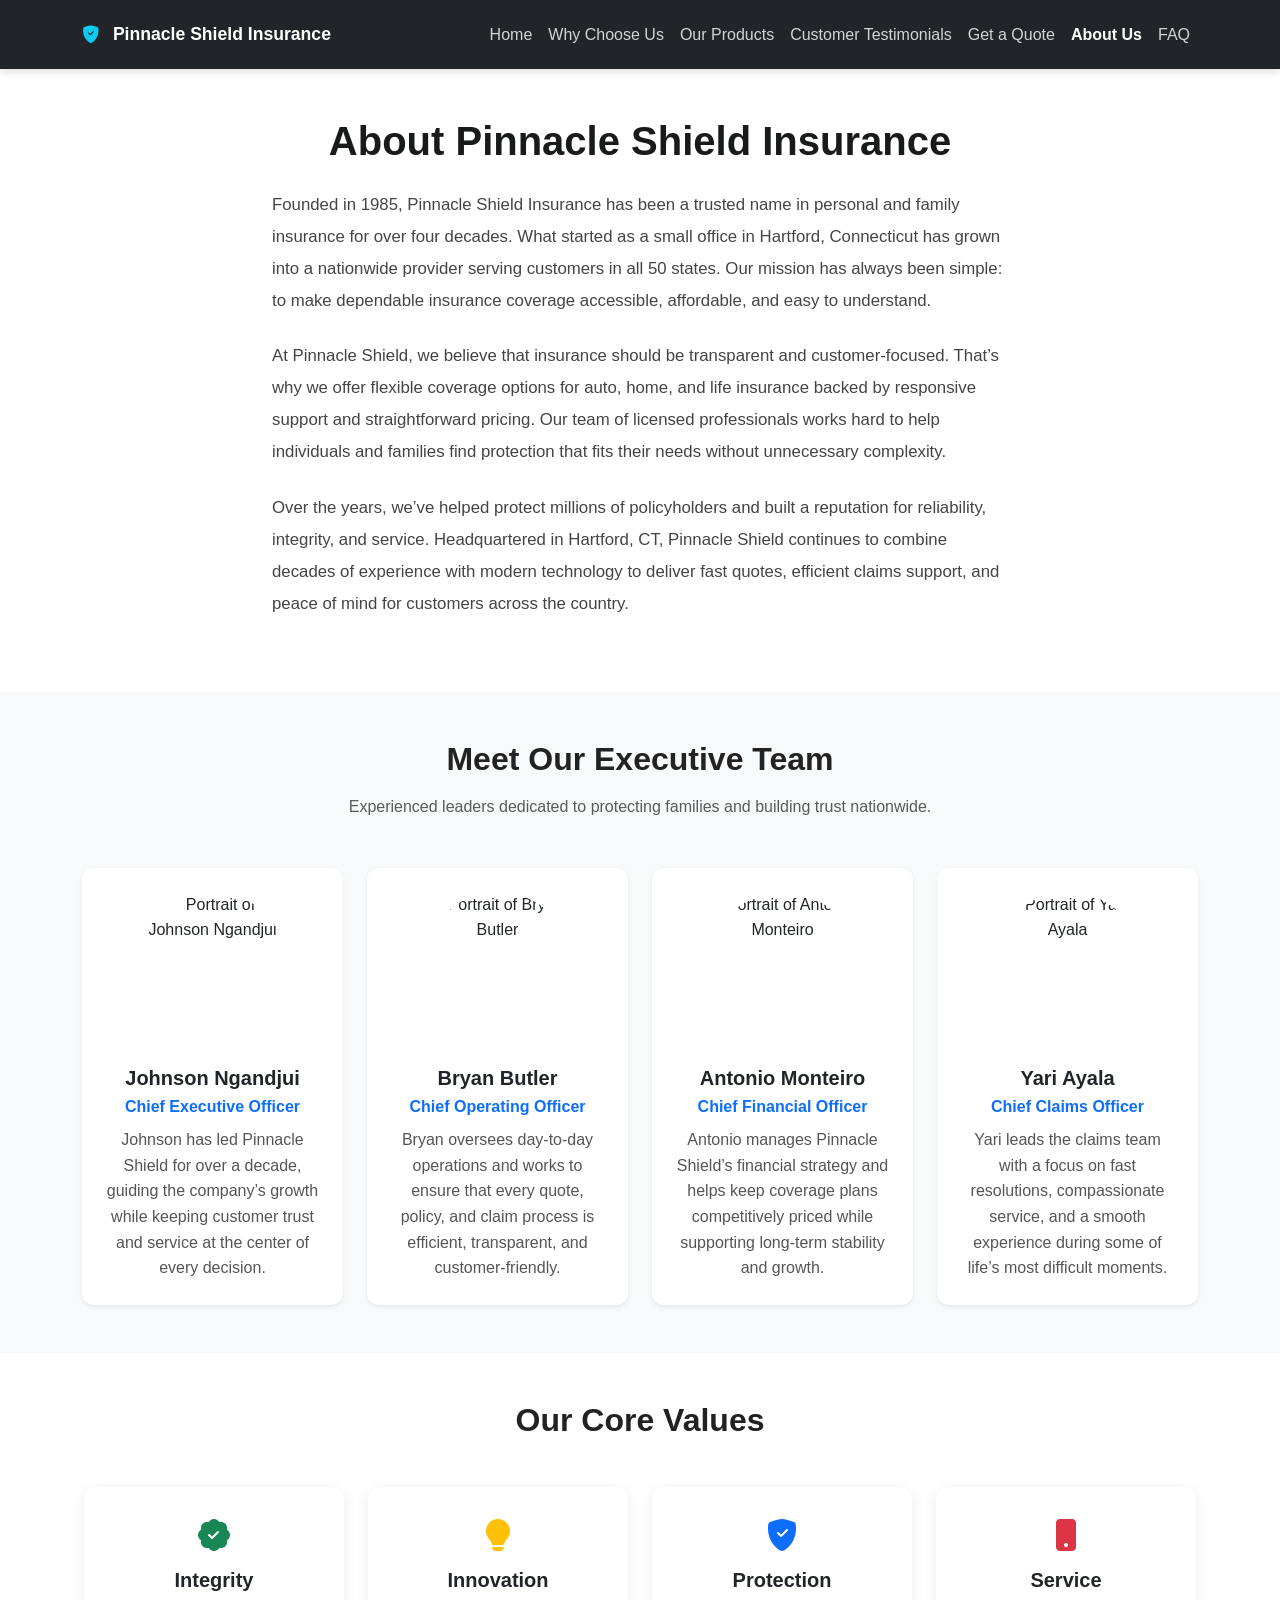
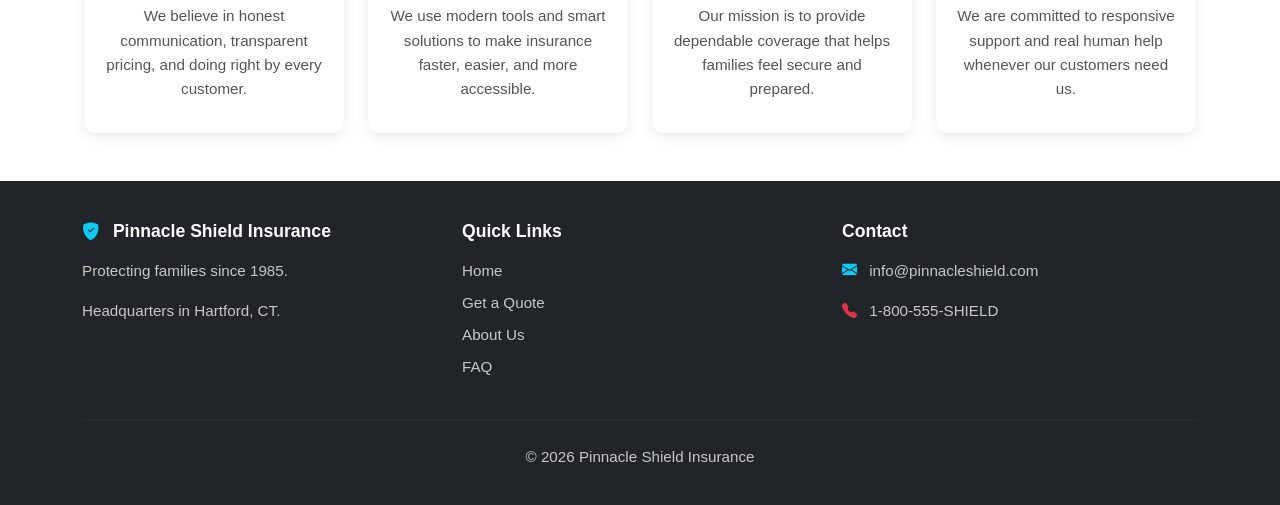
==== about.html @ f0a97810 "Add About Us page" ====
<!DOCTYPE html>
<html lang="en">

<head>
    <meta charset="UTF-8" />
    <meta name="viewport" content="width=device-width, initial-scale=1.0" />
    <title>About Us | Pinnacle Shield Insurance</title>

    <!-- Bootstrap 5 CDN for layout and components -->
    <link href="https://cdn.jsdelivr.net/npm/bootstrap@5.3.3/dist/css/bootstrap.min.css" rel="stylesheet"
        integrity="sha384-QWTKZyjpPEjISv5WaRU9OFeRpok6YctnYmDr5pNlyT2bRjXh0JMhjY6hW+ALEwIH" crossorigin="anonymous" />

    <!-- Bootstrap Icons -->
    <link rel="stylesheet" href="https://cdn.jsdelivr.net/npm/bootstrap-icons@1.11.3/font/bootstrap-icons.min.css" />

    <!-- Custom Stylesheet -->
    <link rel="stylesheet" href="css/styles.css" />
</head>

<body>


    <!-- Header / Navigation Bar -->

    <header>
        <nav class="navbar navbar-expand-lg navbar-dark bg-dark">
            <div class="container">
                <a class="navbar-brand" href="index.html">
                    <i class="bi bi-shield-fill-check text-info me-2"></i>
                    Pinnacle Shield Insurance
                </a>

                <button class="navbar-toggler" type="button" data-bs-toggle="collapse" data-bs-target="#mainNavbar"
                    aria-controls="mainNavbar" aria-expanded="false" aria-label="Toggle navigation">
                    <span class="navbar-toggler-icon"></span>
                </button>

                <div class="collapse navbar-collapse" id="mainNavbar">
                    <ul class="navbar-nav ms-auto">
                        <li class="nav-item">
                            <a class="nav-link" href="index.html">Home</a>
                        </li>
                        <li class="nav-item">
                            <a class="nav-link" href="index.html#why-choose">Why Choose Us</a>
                        </li>
                        <li class="nav-item">
                            <a class="nav-link" href="index.html#product-types">Our Products</a>
                        </li>
                        <li class="nav-item">
                            <a class="nav-link" href="index.html#testimonials">Customer Testimonials</a>
                        </li>
                        <li class="nav-item">
                            <a class="nav-link" href="quote.html">Get a Quote</a>
                        </li>
                        <li class="nav-item">
                            <a class="nav-link" href="about.html">About Us</a>
                        </li>
                        <li class="nav-item">
                            <a class="nav-link" href="faq.html">FAQ</a>
                        </li>
                    </ul>
                </div>
            </div>
        </nav>
    </header>


    <!-- Main -->
    <main>

            <!-- Company Overview -->
        <section class="py-5">
            <div class="container">
                <div class="row justify-content-center">
                    <div class="col-lg-8">
                        <div class="text-center mb-4">
                            <h1 class="fw-bold">About Pinnacle Shield Insurance</h1>
                        </div>
    
                        <div class="about-content">
                            <p>
                                Founded in 1985, Pinnacle Shield Insurance has been a trusted name in
                                personal and family insurance for over four decades. What started as a
                                small office in Hartford, Connecticut has grown into a nationwide provider
                                serving customers in all 50 states. Our mission has always been simple:
                                to make dependable insurance coverage accessible, affordable, and easy to understand.
                            </p>
    
                            <p>
                                At Pinnacle Shield, we believe that insurance should be transparent and
                                customer-focused. That’s why we offer flexible coverage options for auto,
                                home, and life insurance backed by responsive support and straightforward pricing.
                                Our team of licensed professionals works hard to help individuals and families
                                find protection that fits their needs without unnecessary complexity.
                            </p>
    
                            <p>
                                Over the years, we’ve helped protect millions of policyholders and built a
                                reputation for reliability, integrity, and service. Headquartered in Hartford, CT,
                                Pinnacle Shield continues to combine decades of experience with modern technology
                                to deliver fast quotes, efficient claims support, and peace of mind for customers
                                across the country.
                            </p>
                        </div>
                    </div>
                </div>
            </div>
        </section>
    
    
    
        <!-- Executive Team -->
        <section class="py-5 bg-light">
            <div class="container">
                <div class="text-center mb-5">
                    <h2 class="fw-bold">Meet Our Executive Team</h2>
                    <p class="text-muted">
                        Experienced leaders dedicated to protecting families and building trust nationwide.
                    </p>
                </div>
    
                <div class="row g-4">
                    <div class="col-md-6 col-lg-3">
                        <div class="card h-100 text-center shadow-sm border-0">
                            <img src="https://placehold.co/150x150"
                                class="card-img-top mx-auto mt-4 rounded-circle executive-img"
                                alt="Portrait of Johnson Ngandjui" />
                            <div class="card-body">
                                <h5 class="card-title mb-1">Johnson Ngandjui</h5>
                                <p class="text-primary fw-semibold mb-2">Chief Executive Officer</p>
                                <p class="card-text">
                                    Johnson has led Pinnacle Shield for over a decade, guiding the company’s
                                    growth while keeping customer trust and service at the center of every decision.
                                </p>
                            </div>
                        </div>
                    </div>
    
                    <div class="col-md-6 col-lg-3">
                        <div class="card h-100 text-center shadow-sm border-0">
                            <img src="https://placehold.co/150x150"
                                class="card-img-top mx-auto mt-4 rounded-circle executive-img"
                                alt="Portrait of Bryan Butler" />
                            <div class="card-body">
                                <h5 class="card-title mb-1">Bryan Butler</h5>
                                <p class="text-primary fw-semibold mb-2">Chief Operating Officer</p>
                                <p class="card-text">
                                    Bryan oversees day-to-day operations and works to ensure that every quote,
                                    policy, and claim process is efficient, transparent, and customer-friendly.
                                </p>
                            </div>
                        </div>
                    </div>
    
                    <div class="col-md-6 col-lg-3">
                        <div class="card h-100 text-center shadow-sm border-0">
                            <img src="https://placehold.co/150x150"
                                class="card-img-top mx-auto mt-4 rounded-circle executive-img" alt="Portrait of Antonio Monteiro" />
                            <div class="card-body">
                                <h5 class="card-title mb-1">Antonio Monteiro</h5>
                                <p class="text-primary fw-semibold mb-2">Chief Financial Officer</p>
                                <p class="card-text">
                                    Antonio manages Pinnacle Shield’s financial strategy and helps keep coverage
                                    plans competitively priced while supporting long-term stability and growth.
                                </p>
                            </div>
                        </div>
                    </div>
    
                    <div class="col-md-6 col-lg-3">
                        <div class="card h-100 text-center shadow-sm border-0">
                            <img src="https://placehold.co/150x150"
                                class="card-img-top mx-auto mt-4 rounded-circle executive-img"
                                alt="Portrait of Yari Ayala" />
                            <div class="card-body">
                                <h5 class="card-title mb-1">Yari Ayala</h5>
                                <p class="text-primary fw-semibold mb-2">Chief Claims Officer</p>
                                <p class="card-text">
                                    Yari leads the claims team with a focus on fast resolutions, compassionate
                                    service, and a smooth experience during some of life’s most difficult moments.
                                </p>
                            </div>
                        </div>
                    </div>
                </div>
            </div>
        </section>
        
    
    <!-- Company Values -->
    <section class="py-5">
        <div class="container">
            <div class="text-center mb-5">
                <h2 class="fw-bold">Our Core Values</h2>
            </div>
            <div class="values-flex">
                <div class="value-item">
                    <div class="value-icon">
                        <i class="bi bi-patch-check-fill text-success"></i>
                    </div>
                    <h5 class="value-title">Integrity</h5>
                    <p class="value-text">
                        We believe in honest communication, transparent pricing, and doing right by every customer.
                    </p>
                </div>
    
                <div class="value-item">
                    <div class="value-icon">
                        <i class="bi bi-lightbulb-fill text-warning"></i>
                    </div>
                    <h5 class="value-title">Innovation</h5>
                    <p class="value-text">
                        We use modern tools and smart solutions to make insurance faster, easier, and more accessible.
                    </p>
                </div>
    
                <div class="value-item">
                    <div class="value-icon">
                        <i class="bi bi-shield-fill-check text-primary"></i>
                    </div>
                    <h5 class="value-title">Protection</h5>
                    <p class="value-text">
                        Our mission is to provide dependable coverage that helps families feel secure and prepared.
                    </p>
                </div>
    
                <div class="value-item">
                    <div class="value-icon">
                        <i class="bi bi-phone-fill text-danger"></i>
                    </div>
                    <h5 class="value-title">Service</h5>
                    <p class="value-text">
                        We are committed to responsive support and real human help whenever our customers need us.
                    </p>
                </div>
            </div>
        </div>
    </section>
    
    
    
    
    
    </main>

        
        <!-- Footer -->
        
        <footer>
            <div class="container">
                <div class="row">
                    <div class="col-md-4 mb-4 mb-md-0">
                        <h5>
                            <i class="bi bi-shield-fill-check text-info me-2"></i>
                            Pinnacle Shield Insurance
                        </h5>
                        <p>Protecting families since 1985.</p>
                        <p>Headquarters in Hartford, CT.</p>
                    </div>
        
                    <div class="col-md-4 mb-4 mb-md-0">
                        <h5>Quick Links</h5>
                        <ul>
                            <li><a href="index.html">Home</a></li>
                            <li><a href="quote.html">Get a Quote</a></li>
                            <li><a href="about.html">About Us</a></li>
                            <li><a href="faq.html">FAQ</a></li>
                        </ul>
                    </div>
        
                    <div class="col-md-4">
                        <h5>Contact</h5>
                        <p>
                            <i class="bi bi-envelope-fill text-info me-2"></i>
                            info@pinnacleshield.com
                        </p>
                        <p>
                            <i class="bi bi-telephone-fill text-danger me-2"></i>
                            1-800-555-SHIELD
                        </p>
                    </div>
                </div>
        
                <hr>
        
                <div class="text-center">
                    <p>&copy; 2026 Pinnacle Shield Insurance</p>
                </div>
            </div>
        </footer>
        
        <!-- Bootstrap JS Bundle -->
        <script src="https://cdn.jsdelivr.net/npm/bootstrap@5.3.2/dist/js/bootstrap.bundle.min.js"
            integrity="sha384-C6RzsynM9kWDrMNeT87bh95OGNyZPhcTNXj1NW7RuBCsyN/o0jlpcV8Qyq46cDfL"
            crossorigin="anonymous"></script>
        
        <script src="js/main.js"></script>
        </body>
        
        </html>
---- css/styles.css ----
/* =======================
    General: CSS Reset
    ======================== */

*,
*::before,
*::after {
    box-sizing: border-box;
    margin: 0;
    padding: 0;
}


/* =======================
    General: Navigation Bar
    ======================== */

.navbar {
    padding: 0.85rem 0;
    box-shadow: 0 2px 8px rgba(0, 0, 0, 0.15);
}

.navbar-brand {
    font-weight: 700;
    font-size: 1.1rem;
}

.navbar-dark .navbar-nav .nav-link {
    color: rgba(255, 255, 255, 0.8);
    transition: color 0.3s ease;
}

.navbar-dark .navbar-nav .nav-link:hover,
.navbar-dark .navbar-nav .nav-link.active {
    color: #ffffff;
    font-weight: bolder;
}


/* =======================
    General: Body & Section Formatting
    ======================== */
html,
body {
    height: 100%;
}


body {
    font-family: Arial, Helvetica, sans-serif;
    line-height: 1.6;
    color: #191a1b;
    background-color: #ffffff;
    min-height: 100vh;
    display: flex;
    flex-direction: column;
}

section {
    padding: 60px 0;
    scroll-margin-top: 80px;
}

h1,
h2,
h3,
h4,
h5,
h6 {
    font-weight: 700;
}

section h2 {
    margin-bottom: 1rem;
    color: #222;
    text-align: center;
}

main {
    flex: 1;
}

footer {
    margin-top: auto;
}

.print-only {
    display: none !important;
}

@media print {
    .print-only {
        display: block !important;
    }
}
/* =======================
    Homepage: Hero
    ======================== */

.hero-section {
    background: linear-gradient(135deg, #499da8, #62cbd6);
    color: #ffffff;
    text-align: center;
    padding: 100px 20px;
}

.hero-section h1 {
    font-size: 3rem;
    margin-bottom: 1rem;
}

.hero-section p {
    font-size: 1.15rem;
    max-width: 700px;
    margin: 0 auto 1.5rem;
}

.hero-section .btn {
    font-weight: 600;
    padding: 0.75rem 1.5rem;
    border-radius: 8px;
}

/* ==========================
    Homepage: Card Effects
    ========================== */

.card {
    border: none;
    border-radius: 12px;
    transition:
        transform 0.3s ease,
        box-shadow 0.3s ease;
}

.card:hover {
    transform: translateY(-4px);
    box-shadow: 0 8px 20px rgba(0, 0, 0, 0.12);
}

.card-body {
    padding: 1.5rem;
}

.card-title {
    margin-bottom: 0.75rem;
}

.card-text {
    color: #555;
}

/* ================================
    Homepage: Product Types 
    ================================ */

.product-types-section {
    background-color: #ffffff;
}

.product-types-section .card {
    background-color: #ffffff;
}

.product-types-section .btn {
    margin-top: 0.75rem;
    border-radius: 6px;
    font-weight: 600;
}

/* =========================
    Homepage: Customer Testimonials 
    ========================= */

.testimonials-section {
    background-color: #f8f9fa;
}

.testimonial-card {
    border-left: 4px solid #8ce4e7;
}

.testimonial-text {
    font-style: italic;
    color: #444;
    margin-bottom: 1rem;
}

.testimonial-name {
    font-weight: 700;
    color: #212529;
}

.testimonial-location {
    font-size: 0.9rem;
    color: #6c757d;
}


/* ==============================================
    Get a Quote: Insurance Product Types 
    ============================================== */

.insurance-option-input {
    position: absolute;
    opacity: 0;
    pointer-events: none;
}

.insurance-option-card {
    display: flex;
    flex-direction: column;
    align-items: center;
    justify-content: center;
    min-height: 140px;
    padding: 1.5rem 1rem;
    text-align: center;
    background-color: #ffffff;
    border: 2px solid #dee2e6;
    border-radius: 12px;
    cursor: pointer;
    transition: all 0.3s ease;
    box-shadow: 0 2px 8px rgba(0, 0, 0, 0.06);
}

.insurance-option-card:hover {
    border-color: #2e8894;
    transform: translateY(-3px);
    box-shadow: 0 8px 20px rgba(0, 0, 0, 0.12);
}

.insurance-option-input:checked+.insurance-option-card {
    border-color: #2e8894;
    background-color: #f0f7ff;
    box-shadow: 0 8px 20px rgba(98, 219, 235, 0.15);
}

.insurance-option-input:focus+.insurance-option-card {
    outline: 3px solid rgba(98, 219, 235, 0.2);
    outline-offset: 2px;
}


/* ====================
    Get a Quote: Form 
    ==================== */

.form-step-heading {
    font-size: 1.5rem;
    font-weight: 600;
    margin-bottom: 1rem;
    text-align: left;
}

#autoFields .border {
    border-color: #dee2e6 !important;
}

#autoFields h2 {
    color: #212529;
}


/* =========================
    Get a Quote: Calculate Quote Button
    ========================= */

.btn {
    transition: all 0.3s ease;
}

.btn:hover {
    transform: translateY(-2px);
}


/* =========================
   Get a Quote: Quote Results 
    ========================= */

.quote-results-section {
    padding-top: 10px;
}

.quote-summary-card {
    border: 1px solid #6ea8fe;
    border-radius: 6px;
    overflow: hidden;
    background-color: #ffffff;
}

.quote-summary-header {
    background-color: #39a9b8;
    color: #ffffff;
    font-weight: 700;
    font-size: 1.25rem;
    padding: 0.9rem 1rem;
}

.premium-box {
    background-color: #f8f9fa;
    border-radius: 8px;
    padding: 1.5rem 1rem;
    height: 100%;
}

.premium-label {
    color: #6c757d;
    font-size: 0.95rem;
}

.premium-amount {
    font-size: 2rem;
    font-weight: 700;
    line-height: 1.2;
}

.premium-monthly {
    color: #19949c;
}

.premium-annual {
    color: #25a76a;
}


/* =========================
   Get a Quote: Breakdown Table
    ========================= */

.quote-breakdown-wrapper h3 {
    color: #333;
}

.quote-breakdown-table {
    margin-bottom: 0;
    background-color: #ffffff;
}

.quote-breakdown-table thead th {
    background-color: #212529;
    color: #ffffff;
    border-color: #212529;
    font-size: 0.95rem;
    vertical-align: middle;
}

.quote-breakdown-table tbody td {
    vertical-align: middle;
    font-size: 0.95rem;
}

.quote-breakdown-table tbody td:last-child {
    font-weight: 600;
}


/* =========================
   Get a Quote: Form Action Buttons
    ========================= */

.quote-actions {
    justify-content: center;
}

.quote-action-btn {
    min-width: 170px;
    padding: 0.75rem 1.25rem;
    font-weight: 500;
    border-radius: 8px;
}

.placeholder-btn {
    cursor: not-allowed;
    opacity: 1;
    background-color: #ffffff;
}

.placeholder-btn.btn-outline-primary {
    color: #0d6efd;
    border-color: #0d6efd;
}

.placeholder-btn.btn-outline-success {
    color: #198754;
    border-color: #198754;
}

.placeholder-btn.btn-outline-info {
    color: #0dcaf0;
    border-color: #0dcaf0;
}

.placeholder-btn.btn-outline-secondary {
    color: #6c757d;
    border-color: #6c757d;
}



/* =========================
   Get a Quote: Saved Quotes
    ========================= */

.saved-quotes-section .card {
    border-radius: 10px;
}

.saved-quote-card {
    border: 1px solid #32c0d3;
    border-radius: 10px;
    height: 100%;
}

.saved-quote-card .card-body {
    padding: 1.25rem;
    min-height: 220px;
}

.saved-quote-title {
    font-weight: 700;
    margin-bottom: 0.5rem;
}

.saved-quote-meta {
    font-size: 0.95rem;
    color: #555;
    margin-bottom: 0.35rem;
}

.saved-quote-amount {
    font-weight: 700;
}

.saved-quote-saved-at {
    font-size: 0.85rem;
    color: #6c757d;
    margin-top: 0.75rem;
}

.delete-saved-quote-btn {
    margin-top: 0.25rem;
}

/* =========================
   Quote Comparison Section
========================= */
.quote-comparison-card {
    border: 1px solid #dee2e6;
    border-radius: 10px;
    height: 100%;
}

.quote-comparison-card .card-header {
    font-weight: 700;
    background-color: #f8f9fa;
    border-bottom: 1px solid #dee2e6;
}

.quote-comparison-summary {
    background-color: #f8f9fa;
    border: 1px solid #dee2e6;
    border-radius: 8px;
    padding: 1rem;
    margin-bottom: 1rem;
}

.quote-comparison-summary p {
    margin-bottom: 0.5rem;
}

.quote-comparison-table thead th {
    background-color: #212529;
    color: #ffffff;
    border-color: #212529;
}





/* Highlight differing rows in quote comparison tables */
.compare-highlight-row td {
    background-color: #fff3cd !important;
    border-left: 3px solid #ffc107;
    font-weight: 500;
}

.quote-comparison-section {
    padding-top: 0 !important;
    padding-bottom: 0 !important;
    margin-top: 0.5rem !important;
}

.quote-comparison-section .card-body {
    padding-top: 1.25rem !important;
}

.quote-comparison-table .table {
    table-layout: fixed;
    width: 100%;
}

.quote-comparison-table th,
.quote-comparison-table td {
    white-space: normal;
    word-break: break-word;
    overflow-wrap: anywhere;
    vertical-align: top;
    font-size: 0.92rem;
}

.quote-comparison-table th:nth-child(1),
.quote-comparison-table td:nth-child(1) {
    width: 28%;
}

.quote-comparison-table th:nth-child(2),
.quote-comparison-table td:nth-child(2) {
    width: 30%;
}

.quote-comparison-table th:nth-child(3),
.quote-comparison-table td:nth-child(3) {
    width: 42%;
}

.quote-comparison-table .table-responsive {
    overflow-x: visible;
}

@media (max-width: 991.98px) {

    .quote-comparison-table th,
    .quote-comparison-table td {
        font-size: 0.88rem;
    }
}


/* =========================
   About Us: Company Overview
    ========================= */

.about-content {
    max-width: 760px;
    margin: 0 auto;
}

.about-content p {
    font-size: 1.05rem;
    color: #444;
    line-height: 1.9;
    margin-bottom: 1.5rem;
}


/* =========================
   About Us: Executive Team
    ========================= */

.executive-img {
    width: 150px;
    height: 150px;
    object-fit: cover;
}


/* =========================
   About Us: Company Values
    ========================= */

.values-flex {
    display: flex;
    flex-wrap: wrap;
    gap: 1.5rem;
    justify-content: center;
}

.value-item {
    flex: 1 1 220px;
    max-width: 260px;
    background-color: #ffffff;
    border-radius: 12px;
    padding: 2rem 1.25rem;
    text-align: center;
    box-shadow: 0 4px 14px rgba(0, 0, 0, 0.08);
    transition: transform 0.3s ease, box-shadow 0.3s ease;
}

.value-item:hover {
    transform: translateY(-4px);
    box-shadow: 0 8px 20px rgba(0, 0, 0, 0.12);
}

.value-icon {
    font-size: 2rem;
    margin-bottom: 1rem;
    line-height: 1;
}

.value-title {
    font-weight: 700;
    margin-bottom: 0.75rem;
    color: #212529;
}

.value-text {
    color: #555;
    font-size: 0.95rem;
    margin-bottom: 0;
}




/* ======================
    FAQ: Accordion & Search
    ====================== */
.accordion-item {
    border: 1px solid #dee2e6;
}

.accordion-button {
    font-weight: 500;
}

.accordion-button:not(.collapsed) {
    background-color: #dbeafe;
    color: #1f4f8f;
    box-shadow: none;
}

.accordion-body {
    line-height: 1.8;
    color: #444;
}

#faq-search {
    border: 1px solid #ced4da;
    padding-left: 1.25rem;
    padding-right: 1.25rem;
}

#faq-search:focus {
    box-shadow: 0 0 0 0.2rem rgba(13, 110, 253, 0.15);
    border-color: #86b7fe;
}

/* ======================
    General: Footer
    ====================== */

footer {
    background-color: #212529;
    color: #ffffff;
    padding: 40px 0 20px;
}

footer h5 {
    margin-bottom: 1rem;
    font-size: 1.1rem;
}

footer p,
footer li,
footer a {
    color: rgba(255, 255, 255, 0.75);
    font-size: 0.95rem;
}

footer a {
    text-decoration: none;
    transition: color 0.3s ease;
}

footer a:hover {
    color: #ffffff;
}

footer ul {
    list-style: none;
    padding-left: 0;
}

footer li {
    margin-bottom: 0.5rem;
}

footer hr {
    border-color: rgba(255, 255, 255, 0.15);
    margin: 1.5rem 0;
}




/* =========================
   Responsive Design
========================= */

/* Mobile */
@media (max-width: 480px) {
    section {
        padding: 40px 0;
    }

    .navbar-brand {
        font-size: 1rem;
    }

    .hero-section {
        padding: 60px 15px;
    }

    .hero-section h1 {
        font-size: 1.75rem;
        line-height: 1.3;
    }

    .hero-section p {
        font-size: 0.95rem;
    }

    .about-content p {
        font-size: 1rem;
        line-height: 1.7;
    }

    .quote-summary-header {
        font-size: 1rem;
        padding: 0.75rem 1rem;
    }

    .premium-box {
        padding: 1.25rem 0.75rem;
    }

    .premium-amount {
        font-size: 1.5rem;
    }

    .quote-actions {
        flex-direction: column;
        align-items: stretch;
    }

    .quote-action-btn {
        width: 100%;
        min-width: auto;
    }

    .insurance-option-card {
        min-height: 120px;
        padding: 1.25rem 0.75rem;
    }

    .executive-img {
        width: 120px;
        height: 120px;
    }

    .value-item {
        max-width: 100%;
        padding: 1.5rem 1rem;
    }

    .accordion-button {
        font-size: 0.95rem;
        padding: 1rem;
    }

    .accordion-body {
        font-size: 0.95rem;
        line-height: 1.7;
    }

    #faq-search {
        font-size: 1rem;
    }

    footer {
        text-align: center;
    }

    footer .col-md-4 {
        margin-bottom: 1.5rem;
    }
}

/* Tablet */

@media (max-width: 768px) {
    section {
        padding: 50px 0;
    }

    .hero-section {
        padding: 80px 20px;
    }

    .hero-section h1 {
        font-size: 2.25rem;
    }

    .hero-section p {
        font-size: 1.05rem;
    }

    .quote-summary-header {
        font-size: 1.1rem;
    }

    .premium-amount {
        font-size: 1.8rem;
    }

    .quote-actions {
        flex-wrap: wrap;
        justify-content: center;
    }

    .quote-action-btn {
        min-width: 180px;
    }




            .quote-comparison-summary {
                padding: 0.85rem;
            }
    
.quote-comparison-table .table {
    table-layout: auto;
    width: 100%;
}


    .executive-img {
        width: 140px;
        height: 140px;
    }

    .value-item {
        flex: 1 1 45%;
        max-width: 320px;
    }

    footer {
        text-align: center;
    }

    footer .col-md-4 {
        margin-bottom: 1.5rem;
    }
}

/* Desktop */
@media (max-width: 1024px) {
    .hero-section {
        padding: 100px 20px;
    }

    .hero-section h1 {
        font-size: 3rem;
    }

    .hero-section p {
        font-size: 1.15rem;
    }

    .quote-summary-card {
        max-width: 900px;
        margin: 0 auto;
    }

    .quote-breakdown-wrapper {
        max-width: 900px;
        margin: 0 auto;
    }

    .quote-actions {
        justify-content: center;
    }

    .about-content {
        max-width: 760px;
        margin: 0 auto;
    }
}
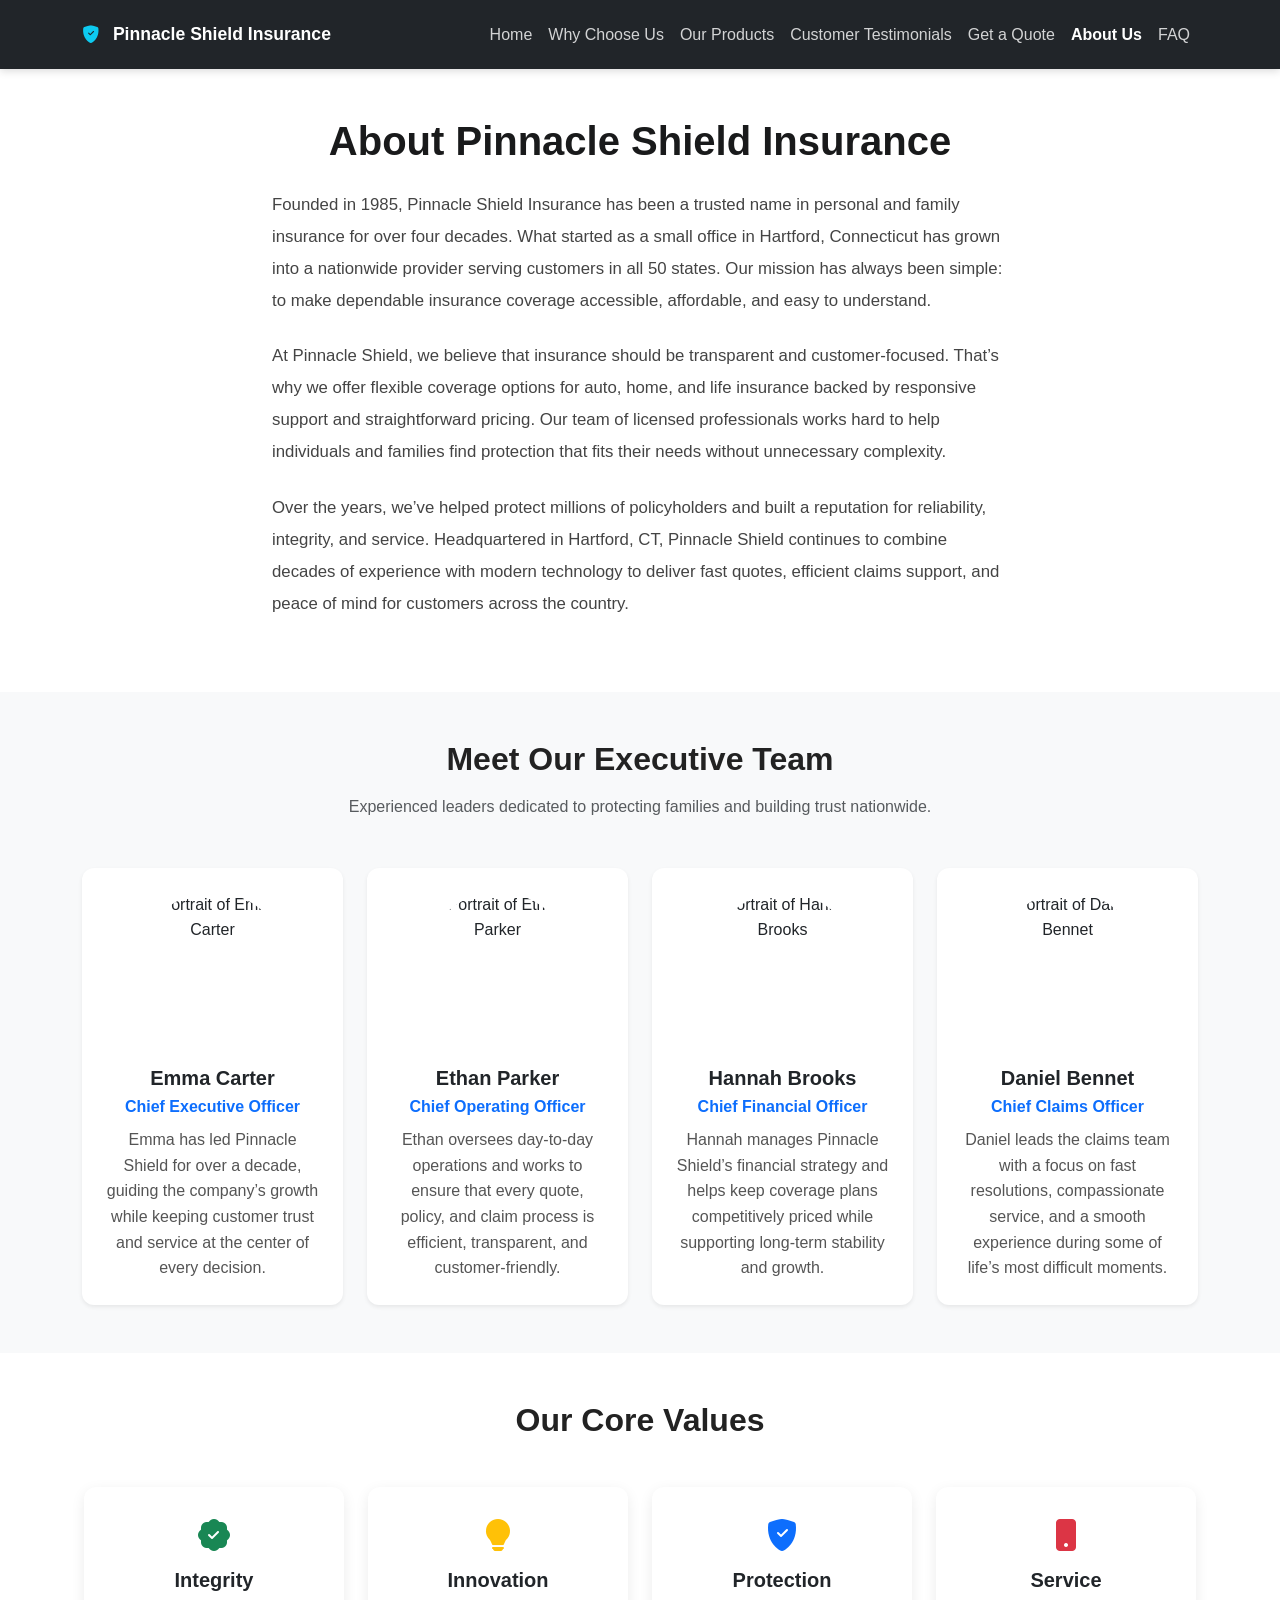
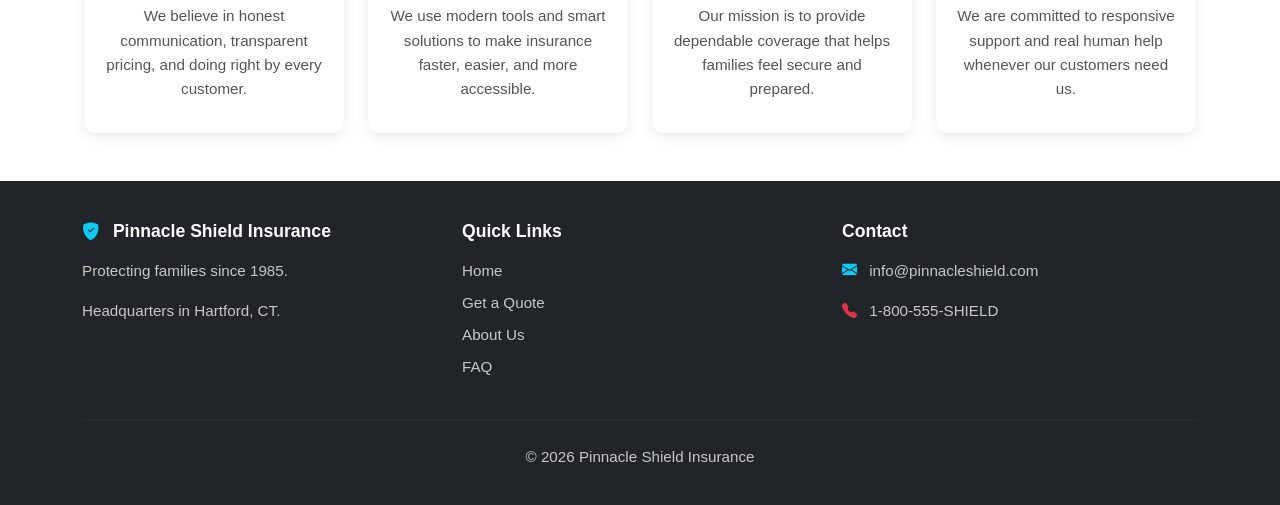
==== commit 3b4fb20a: "Add pictures of executive team" ====
--- a/about.html
+++ b/about.html
@@ -122,14 +122,14 @@
                 <div class="row g-4">
                     <div class="col-md-6 col-lg-3">
                         <div class="card h-100 text-center shadow-sm border-0">
-                            <img src="https://placehold.co/150x150"
+                            <img src="images/CEO.jpeg"
                                 class="card-img-top mx-auto mt-4 rounded-circle executive-img"
-                                alt="Portrait of Johnson Ngandjui" />
+                                alt="Portrait of Emma Carter" />
                             <div class="card-body">
-                                <h5 class="card-title mb-1">Johnson Ngandjui</h5>
+                                <h5 class="card-title mb-1">Emma Carter</h5>
                                 <p class="text-primary fw-semibold mb-2">Chief Executive Officer</p>
                                 <p class="card-text">
-                                    Johnson has led Pinnacle Shield for over a decade, guiding the company’s
+                                    Emma has led Pinnacle Shield for over a decade, guiding the company’s
                                     growth while keeping customer trust and service at the center of every decision.
                                 </p>
                             </div>
@@ -138,14 +138,14 @@
     
                     <div class="col-md-6 col-lg-3">
                         <div class="card h-100 text-center shadow-sm border-0">
-                            <img src="https://placehold.co/150x150"
+                            <img src="images/COO.jpeg"
                                 class="card-img-top mx-auto mt-4 rounded-circle executive-img"
-                                alt="Portrait of Bryan Butler" />
+                                alt="Portrait of Ethan Parker" />
                             <div class="card-body">
-                                <h5 class="card-title mb-1">Bryan Butler</h5>
+                                <h5 class="card-title mb-1">Ethan Parker</h5>
                                 <p class="text-primary fw-semibold mb-2">Chief Operating Officer</p>
                                 <p class="card-text">
-                                    Bryan oversees day-to-day operations and works to ensure that every quote,
+                                    Ethan oversees day-to-day operations and works to ensure that every quote,
                                     policy, and claim process is efficient, transparent, and customer-friendly.
                                 </p>
                             </div>
@@ -154,13 +154,13 @@
     
                     <div class="col-md-6 col-lg-3">
                         <div class="card h-100 text-center shadow-sm border-0">
-                            <img src="https://placehold.co/150x150"
-                                class="card-img-top mx-auto mt-4 rounded-circle executive-img" alt="Portrait of Antonio Monteiro" />
+                            <img src="images/CCO.jpeg"
+                                class="card-img-top mx-auto mt-4 rounded-circle executive-img" alt="Portrait of Hannah Brooks" />
                             <div class="card-body">
-                                <h5 class="card-title mb-1">Antonio Monteiro</h5>
+                                <h5 class="card-title mb-1">Hannah Brooks</h5>
                                 <p class="text-primary fw-semibold mb-2">Chief Financial Officer</p>
                                 <p class="card-text">
-                                    Antonio manages Pinnacle Shield’s financial strategy and helps keep coverage
+                                    Hannah manages Pinnacle Shield’s financial strategy and helps keep coverage
                                     plans competitively priced while supporting long-term stability and growth.
                                 </p>
                             </div>
@@ -169,14 +169,14 @@
     
                     <div class="col-md-6 col-lg-3">
                         <div class="card h-100 text-center shadow-sm border-0">
-                            <img src="https://placehold.co/150x150"
+                            <img src="images/CFO.jpeg"
                                 class="card-img-top mx-auto mt-4 rounded-circle executive-img"
-                                alt="Portrait of Yari Ayala" />
+                                alt="Portrait of Daniel Bennet" />
                             <div class="card-body">
-                                <h5 class="card-title mb-1">Yari Ayala</h5>
+                                <h5 class="card-title mb-1">Daniel Bennet</h5>
                                 <p class="text-primary fw-semibold mb-2">Chief Claims Officer</p>
                                 <p class="card-text">
-                                    Yari leads the claims team with a focus on fast resolutions, compassionate
+                                    Daniel leads the claims team with a focus on fast resolutions, compassionate
                                     service, and a smooth experience during some of life’s most difficult moments.
                                 </p>
                             </div>
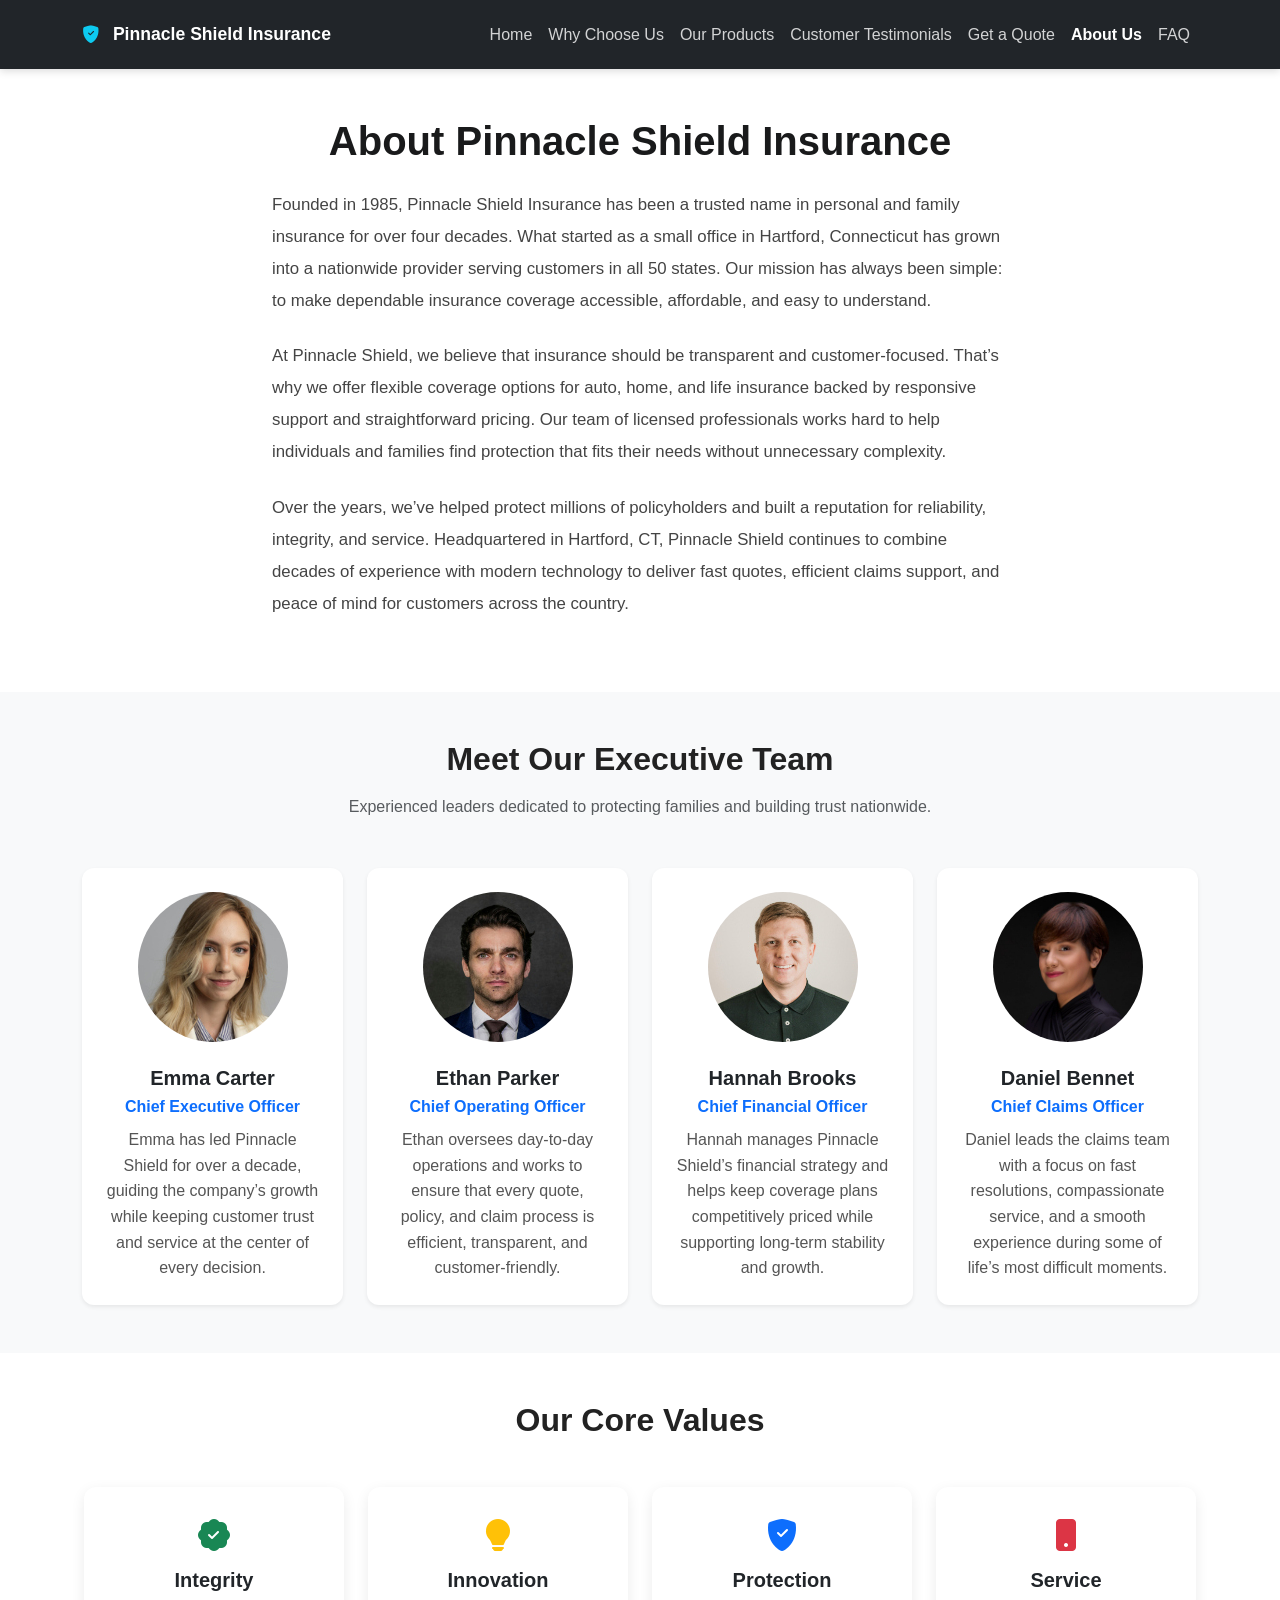
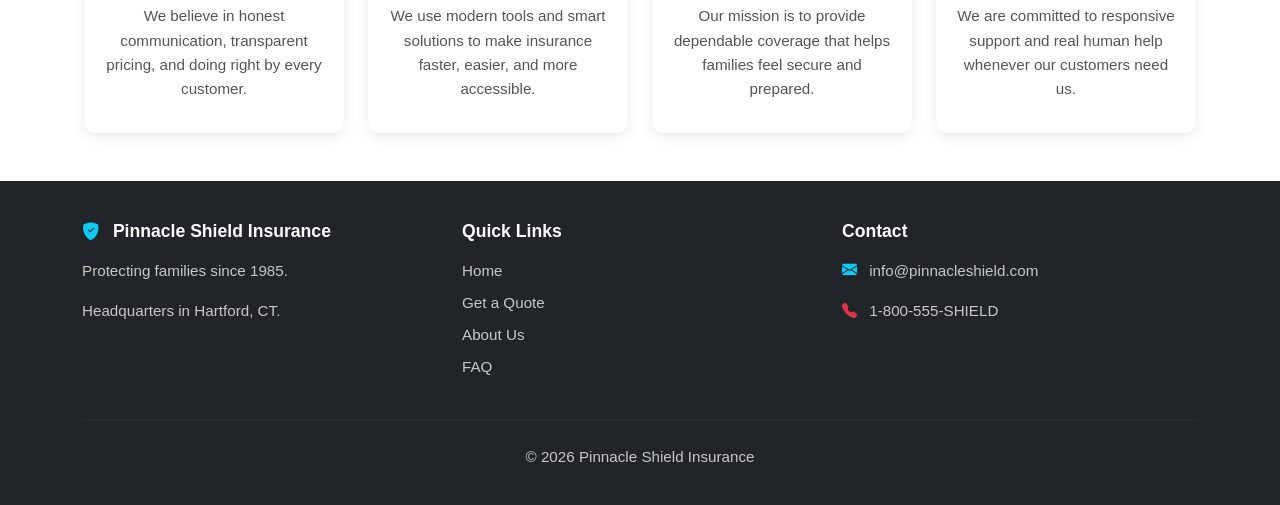
==== commit f2f6effb: "Update executive image formatting" ====
--- a/about.html
+++ b/about.html
@@ -122,7 +122,7 @@
                 <div class="row g-4">
                     <div class="col-md-6 col-lg-3">
                         <div class="card h-100 text-center shadow-sm border-0">
-                            <img src="images/CEO.jpeg"
+                            <img src="images/ceo.jpeg"
                                 class="card-img-top mx-auto mt-4 rounded-circle executive-img"
                                 alt="Portrait of Emma Carter" />
                             <div class="card-body">
@@ -138,7 +138,7 @@
     
                     <div class="col-md-6 col-lg-3">
                         <div class="card h-100 text-center shadow-sm border-0">
-                            <img src="images/COO.jpeg"
+                            <img src="images/coo.jpeg"
                                 class="card-img-top mx-auto mt-4 rounded-circle executive-img"
                                 alt="Portrait of Ethan Parker" />
                             <div class="card-body">
@@ -154,7 +154,7 @@
     
                     <div class="col-md-6 col-lg-3">
                         <div class="card h-100 text-center shadow-sm border-0">
-                            <img src="images/CCO.jpeg"
+                            <img src="images/cfo.jpeg"
                                 class="card-img-top mx-auto mt-4 rounded-circle executive-img" alt="Portrait of Hannah Brooks" />
                             <div class="card-body">
                                 <h5 class="card-title mb-1">Hannah Brooks</h5>
@@ -169,7 +169,7 @@
     
                     <div class="col-md-6 col-lg-3">
                         <div class="card h-100 text-center shadow-sm border-0">
-                            <img src="images/CFO.jpeg"
+                            <img src="images/cco.jpeg"
                                 class="card-img-top mx-auto mt-4 rounded-circle executive-img"
                                 alt="Portrait of Daniel Bennet" />
                             <div class="card-body">
